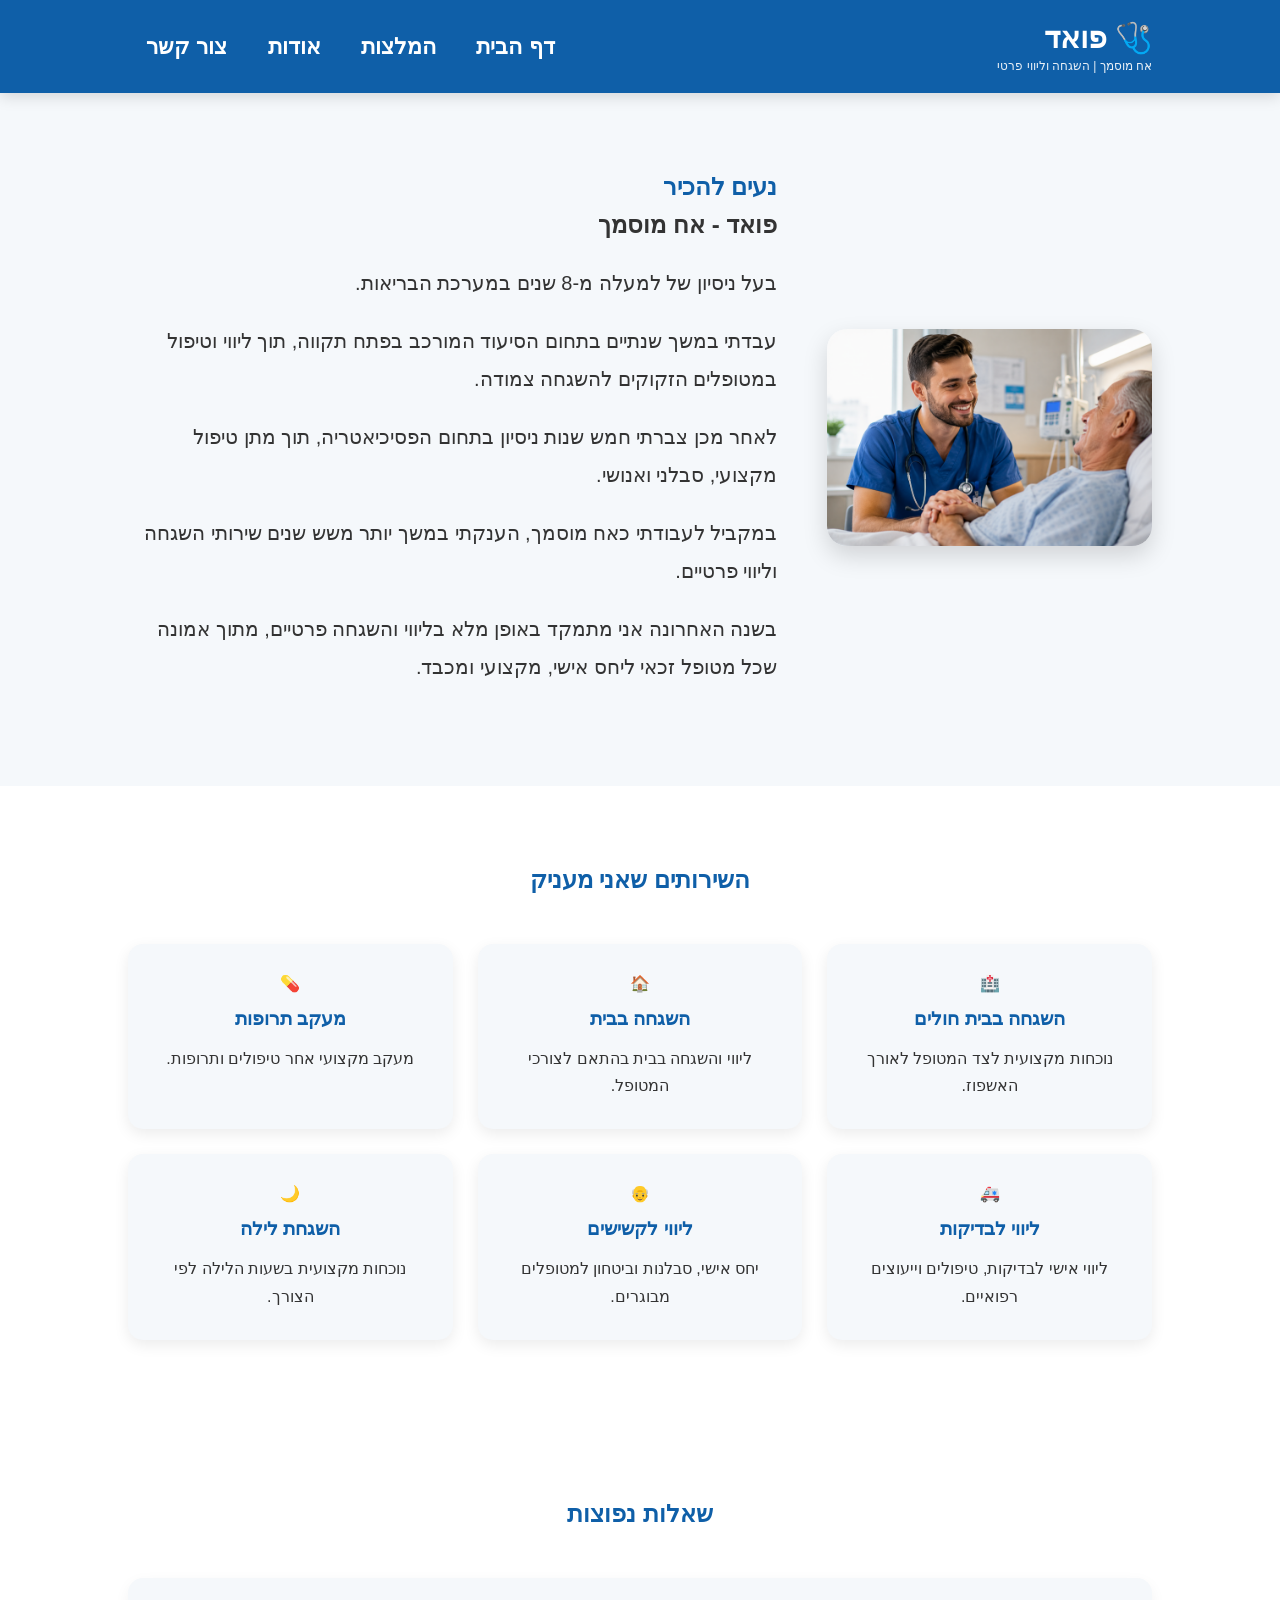
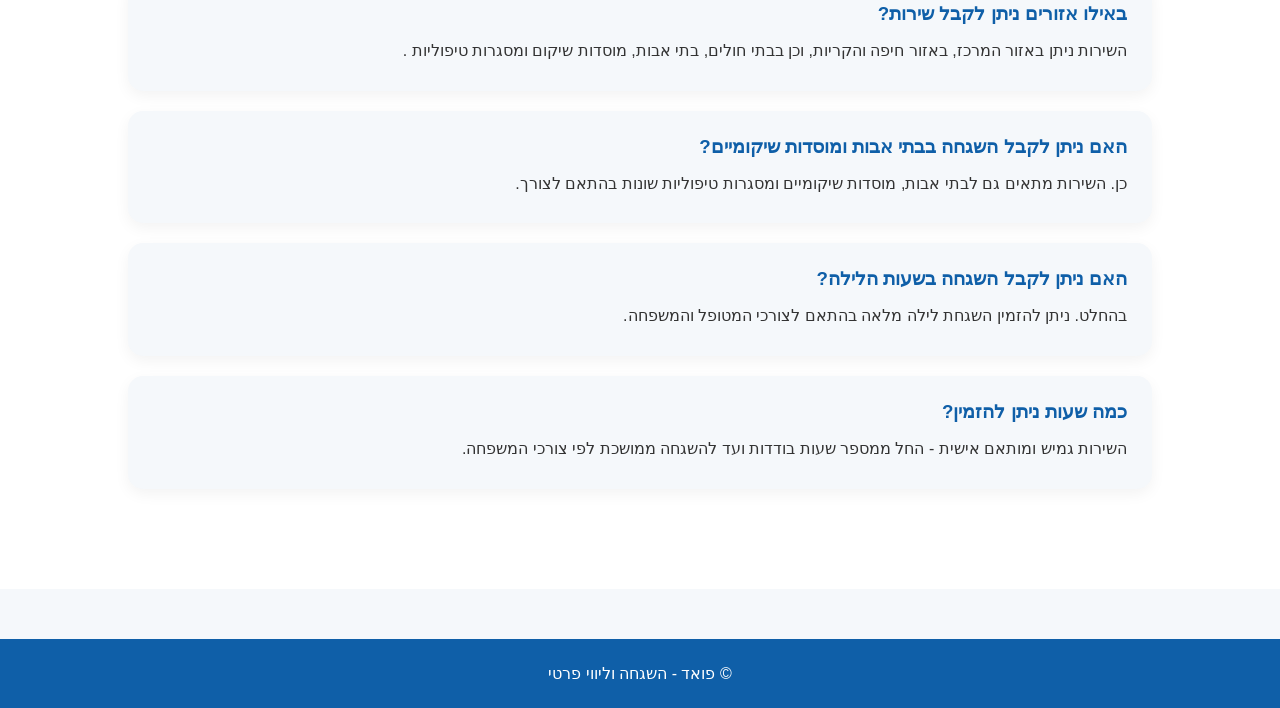
==== about.html @ 44f3ae75 "First website upload" ====
<!DOCTYPE html>
<html lang="he" dir="rtl">

<head>

    <meta charset="UTF-8">

    <meta name="viewport" content="width=device-width, initial-scale=1.0">

    <title>אודות - פואד</title>

    <link rel="stylesheet" href="css/style.css">

</head>

<body>

<header>

    <div class="logo">

        <div class="logo-main">
            🩺 פואד
        </div>

        <div class="logo-sub">
            אח מוסמך | השגחה וליווי פרטי
        </div>

    </div>

    <nav>

        <a href="index.html">דף הבית</a>

        <a href="recommendations.html">המלצות</a>

        <a href="about.html">אודות</a>

        <a href="contact.html">צור קשר</a>

    </nav>

</header>

<section class="about-page">

    <div class="about-container">

        <div class="about-image">

            <img src="images/fuad.jpg" alt="פואד">

        </div>

        <div class="about-content">

            <h1>נעים להכיר</h1>

            <h2>פואד - אח מוסמך</h2>

            <p>
                בעל ניסיון של למעלה מ-8 שנים במערכת הבריאות.
            </p>

            <p>
                עבדתי במשך שנתיים בתחום הסיעוד המורכב בפתח תקווה,
                תוך ליווי וטיפול במטופלים הזקוקים להשגחה צמודה.
            </p>

            <p>
                לאחר מכן צברתי חמש שנות ניסיון בתחום הפסיכיאטריה,
                תוך מתן טיפול מקצועי, סבלני ואנושי.
            </p>

            <p>
                במקביל לעבודתי כאח מוסמך,
                הענקתי במשך יותר משש שנים שירותי השגחה וליווי פרטיים.
            </p>

            <p>
                בשנה האחרונה אני מתמקד באופן מלא בליווי והשגחה פרטיים,
                מתוך אמונה שכל מטופל זכאי ליחס אישי, מקצועי ומכבד.
            </p>

        </div>

    </div>

</section>

<section class="services-details">

    <h2>השירותים שאני מעניק</h2>

    <div class="service-grid">

        <div class="service-item">
            🏥
            <h3>השגחה בבית חולים</h3>
            <p>נוכחות מקצועית לצד המטופל לאורך האשפוז.</p>
        </div>

        <div class="service-item">
            🏠
            <h3>השגחה בבית</h3>
            <p>ליווי והשגחה בבית בהתאם לצורכי המטופל.</p>
        </div>

        <div class="service-item">
            💊
            <h3>מעקב תרופות</h3>
            <p>מעקב מקצועי אחר טיפולים ותרופות.</p>
        </div>

        <div class="service-item">
            🚑
            <h3>ליווי לבדיקות</h3>
            <p>ליווי אישי לבדיקות, טיפולים וייעוצים רפואיים.</p>
        </div>

        <div class="service-item">
            👴
            <h3>ליווי לקשישים</h3>
            <p>יחס אישי, סבלנות וביטחון למטופלים מבוגרים.</p>
        </div>

        <div class="service-item">
            🌙
            <h3>השגחת לילה</h3>
            <p>נוכחות מקצועית בשעות הלילה לפי הצורך.</p>
        </div>

    </div>

</section>





<section class="faq">

    <h2>שאלות נפוצות</h2>

    <div class="faq-item">
        <h3>באילו אזורים ניתן לקבל שירות?</h3>
        <p>
           השירות ניתן באזור המרכז, באזור חיפה והקריות,
וכן בבתי חולים, בתי אבות, מוסדות שיקום ומסגרות טיפוליות .
        </p>
    </div>

    <div class="faq-item">
        <h3>האם ניתן לקבל השגחה בבתי אבות ומוסדות שיקומיים?</h3>
        <p>
            כן. השירות מתאים גם לבתי אבות, מוסדות שיקומיים ומסגרות טיפוליות שונות בהתאם לצורך.
        </p>
    </div>

    <div class="faq-item">
        <h3>האם ניתן לקבל השגחה בשעות הלילה?</h3>
        <p>
            בהחלט. ניתן להזמין השגחת לילה מלאה בהתאם לצורכי המטופל והמשפחה.
        </p>
    </div>

    <div class="faq-item">
        <h3>כמה שעות ניתן להזמין?</h3>
        <p>
            השירות גמיש ומותאם אישית - החל ממספר שעות בודדות ועד להשגחה ממושכת לפי צורכי המשפחה.
        </p>
    </div>

</section>

<footer>

    <p>
        © פואד - השגחה וליווי פרטי
    </p>

</footer>

</body>

</html>
---- css/style.css ----
*{
    margin:0;
    padding:0;
    box-sizing:border-box;
    font-family:Arial, sans-serif;
}

body{
    background:#f5f8fb;
    color:#333;
}

header{
    background:#0f5fa8;
    color:white;

    display:flex;
    justify-content:space-between;
    align-items:center;

    padding:20px 10%;
}

nav a{

    color:white;

    text-decoration:none;

    font-weight:700;

    font-size:22px;

    padding:12px 18px;

    border-radius:10px;

    transition:all 0.3s ease;

    display:inline-block;
}

.hero{
    text-align:center;
    padding:100px 20px;
}

.hero h1{
    font-size:48px;
    margin-bottom:20px;
}

.hero p{
    font-size:22px;
    margin-bottom:30px;
}

.whatsapp-btn{
    background:#25d366;
    color:white;

    text-decoration:none;

    padding:15px 35px;
    border-radius:10px;

    font-size:20px;
}

.services{
    padding:80px 10%;
}

.services h2{
    text-align:center;
    margin-bottom:40px;
}

.cards{
    display:grid;
    grid-template-columns:repeat(auto-fit,minmax(250px,1fr));
    gap:20px;
}

.card{
    background:white;
    padding:30px;

    text-align:center;

    border-radius:15px;

    box-shadow:0 0 15px rgba(0,0,0,0.1);
}

.advantages{
    padding:80px 10%;
    text-align:center;
}

.advantages ul{
    list-style:none;
    margin-top:30px;
}

.advantages li{
    margin-bottom:15px;
    font-size:20px;
}

footer{
    background:#0f5fa8;
    color:white;
    text-align:center;
    padding:25px;
    margin-top:50px;
}


.hero{
    background:linear-gradient(
        rgba(15,95,168,0.85),
        rgba(15,95,168,0.85)
    );
    
    color:white;

    min-height:80vh;

    display:flex;
    justify-content:center;
    align-items:center;

    text-align:center;
}

.hero-content{
    max-width:800px;
}

.profile-image{
    width:220px;
    height:220px;

    object-fit:cover;

    border-radius:50%;

    border:6px solid white;

    margin-bottom:25px;

    box-shadow:0 0 30px rgba(0,0,0,0.3);
}

.hero h1{
    font-size:55px;
    margin-bottom:20px;
}

.hero p{
    font-size:24px;
    line-height:1.8;
    margin-bottom:35px;
}

.card{
    transition:0.3s;
}

.card:hover{
    transform:translateY(-10px);
}

.whatsapp-btn:hover{
    opacity:0.9;
}


.stats{
    background:white;
    padding:80px 10%;
    text-align:center;
}

.stats h2{
    margin-bottom:50px;
    color:#0f5fa8;
}

.stats-container{
    display:flex;
    justify-content:center;
    gap:30px;
    flex-wrap:wrap;
}

.stat-box{
    background:#0f5fa8;
    color:white;

    width:220px;

    padding:35px;

    border-radius:20px;

    box-shadow:0 10px 25px rgba(0,0,0,0.15);
}

.stat-box h3{
    font-size:45px;
    margin-bottom:10px;
}

.trust{
    padding:70px 15%;
    text-align:center;
    background:#eef5fb;
}

.trust h2{
    color:#0f5fa8;
    margin-bottom:20px;
}

.trust p{
    font-size:20px;
    line-height:1.8;
}

.why-me{
    padding:80px 10%;
    background:#ffffff;
    text-align:center;
}

.why-me h2{
    color:#0f5fa8;
    margin-bottom:35px;
}

.why-me ul{
    list-style:none;
    max-width:700px;
    margin:auto;
}

.why-me li{
    padding:15px;
    margin-bottom:12px;
    background:#f5f8fb;
    border-radius:12px;
    font-size:20px;
}

.why-me{
    padding:80px 10%;
}

.accordion{
    max-width:800px;
    margin:auto;
}

.accordion-title{
    background:#0f5fa8;
    color:white;
    padding:20px;
    border-radius:12px;
    text-align:center;
    font-size:24px;
    cursor:pointer;
}

.accordion-content{
    max-height:0;
    overflow:hidden;
    transition:max-height 0.5s ease;
}


.accordion-content ul{
    list-style:none;
    margin-top:15px;
}

.accordion-content li{
    background:#f5f8fb;
    padding:15px;
    margin-bottom:10px;
    border-radius:10px;
}

header{
    position:sticky;
    top:0;
    z-index:999;

    background:#0f5fa8;

    box-shadow:0 3px 15px rgba(0,0,0,0.15);

    backdrop-filter:blur(8px);
}

.logo{
    display:flex;
    flex-direction:column;
}

.logo-main{
    font-size:30px;
    font-weight:bold;
    line-height:1.2;
    transition:0.3s;
}

.logo-sub{
    font-size:12px;
    opacity:0.9;
    margin-top:3px;
}

nav a{
    transition:0.3s;
}

nav a:hover{
    background:rgba(255,255,255,0.15);
    transform:scale(1.2);
    color:white;
    -webkit-transform:scale(1.2);
    -moz-transform:scale(1.2);
    -ms-transform:scale(1.2);
    -o-transform:scale(1.2);
}

.floating-whatsapp{
    position:fixed;

    bottom:25px;
    left:25px;

    width:65px;
    height:65px;

    background:#25d366;

    border-radius:50%;

    display:flex;
    justify-content:center;
    align-items:center;

    text-decoration:none;

    font-size:30px;

    box-shadow:0 5px 20px rgba(0,0,0,0.3);

    z-index:9999;
}

.hero-subtitle{
    margin-bottom:25px;
    font-size:24px;
    font-weight:normal;
}

.recommendations-page{
    padding:80px 10%;
    text-align:center;
}

.recommendations-page h1{
    color:#0f5fa8;
    margin-bottom:15px;
}

.recommendations-intro{
    margin-bottom:40px;
    font-size:20px;
}

.recommendations-gallery{
    display:grid;
    grid-template-columns:repeat(auto-fit,minmax(320px,1fr));
    gap:30px;
}

.recommendation-card{
    background:white;

    border-radius:15px;

    overflow:hidden;

    box-shadow:0 5px 20px rgba(0,0,0,0.15);

    transition:0.3s;
}

.recommendation-card:hover{
    transform:translateY(-8px);
}

.recommendation-card img{
    width:100%;
    display:block;
}

.stars{
    padding:15px;
    font-size:24px;
}

.recommendation-card img{
    width:100%;
    display:block;

    transition:0.4s;
}

.recommendation-card:hover img{
    transform:scale(1.03);
}

.recommendation-contact{
    margin-top:60px;
}

.recommendation-contact .whatsapp-btn{
    display:inline-block;
    margin-top:20px;
}


.modal{
    display:none;

    position:fixed;

    top:0;
    left:0;

    width:100%;
    height:100%;

    background:rgba(0,0,0,0.7);

    z-index:9999;
}

.modal-image{
    position:absolute;

    top:50%;
    left:50%;

    transform:translate(-50%,-50%);

    width:700px;
    max-width:90%;

    max-height:80vh;

    border-radius:15px;

    box-shadow:0 0 30px rgba(0,0,0,0.4);
}

.close-modal{
    position:absolute;

    top:20px;
    left:30px;

    color:white;

    font-size:40px;

    cursor:pointer;
}

.recommendation-card img{
    cursor:pointer;
    transition:0.3s;
}

.recommendation-card img:hover{
    transform:scale(1.02);
    opacity:0.9;
}

.about-page{
    padding:80px 10%;
}

.about-container{
    display:flex;

    gap:50px;

    align-items:center;

    flex-wrap:wrap;
}

.about-image{
    flex:1;
    min-width:300px;
}

.about-image img{
    width:100%;

    border-radius:20px;

    box-shadow:0 10px 25px rgba(0,0,0,0.15);
}

.about-content{
    flex:2;
    min-width:300px;
}

.about-content h1{
    color:#0f5fa8;
    margin-bottom:10px;
}

.about-content h2{
    margin-bottom:25px;
}

.about-content p{
    font-size:20px;
    line-height:1.9;
    margin-bottom:20px;
}

.services-details{
    padding:80px 10%;
    background:white;
}

.services-details h2{
    text-align:center;
    color:#0f5fa8;
    margin-bottom:50px;
}

.service-grid{
    display:grid;
    grid-template-columns:repeat(auto-fit,minmax(250px,1fr));
    gap:25px;
}

.service-item{
    background:#f5f8fb;

    padding:30px;

    border-radius:15px;

    text-align:center;

    transition:0.3s;

    box-shadow:0 5px 15px rgba(0,0,0,0.08);
}

.service-item:hover{
    transform:translateY(-8px);
}

.service-item h3{
    margin:15px 0;
    color:#0f5fa8;
}

.service-item p{
    line-height:1.7;
}

.faq{
    padding:80px 10%;
    background:white;
}

.faq h2{
    text-align:center;
    color:#0f5fa8;
    margin-bottom:50px;
}

.faq-item{
    background:#f5f8fb;

    padding:25px;

    margin-bottom:20px;

    border-radius:15px;

    box-shadow:0 5px 15px rgba(0,0,0,0.05);
}

.faq-item h3{
    color:#0f5fa8;
    margin-bottom:12px;
}

.faq-item p{
    line-height:1.8;
}

.contact-page{
    padding:80px 10%;
    text-align:center;
}

.contact-page h1{
    color:#0f5fa8;
    margin-bottom:20px;
}

.contact-intro{
    margin-bottom:40px;
    font-size:20px;
}

.contact-box{
    background:white;

    padding:35px;

    margin-bottom:25px;

    border-radius:15px;

    box-shadow:0 5px 15px rgba(0,0,0,0.08);
}

.contact-box h2{
    color:#0f5fa8;
    margin-bottom:15px;
}

.contact-box p{
    line-height:1.8;
}
.contact-box p{
    margin-bottom:20px;
}

.contact-box .whatsapp-btn{
    display:inline-block;
}

@media (max-width: 768px){

    header{
        flex-direction:column;
        gap:15px;
        text-align:center;
    }

    nav{
        display:flex;
        flex-wrap:wrap;
        justify-content:center;
        gap:10px;
    }

    nav a{
        margin-right:0;
    }

    .hero h1{
        font-size:34px;
    }

    .hero-subtitle{
        font-size:20px;
    }

    .hero p{
        font-size:18px;
    }

    .profile-image{
        width:170px;
        height:170px;
    }

    .stats-container{
        flex-direction:column;
        align-items:center;
    }

    .stat-box{
        width:100%;
        max-width:300px;
    }

    .about-container{
        flex-direction:column;
    }

    .contact-page,
    .about-page,
    .services,
    .coverage,
    .faq,
    .recommendations-page{
        padding:50px 5%;
    }

}

.call-btn{
    display:inline-block;

    margin-top:15px;
    margin-left:10px;

    background:#0f5fa8;

    color:white;

    text-decoration:none;

    padding:15px 25px;

    border-radius:10px;
}
.final-message{
    text-align:center;

    font-size:24px;

    font-weight:bold;

    color:#0f5fa8;

    margin:60px 0;
}

.accordion-btn{
    width:100%;

    max-width:800px;

    background:#0f5fa8;

    color:white;

    border:none;

    padding:20px;

    border-radius:12px;

    font-size:24px;

    cursor:pointer;

    display:block;

    margin:auto;
}

.accordion-content{
    max-height:0;

    overflow:hidden;

    transition:max-height 0.4s ease;

    max-width:800px;

    margin:auto;
}

.accordion-content.active{
    max-height:500px;
}

.services{
    padding:80px 10%;
    background:white;
}

.services h2{
    text-align:center;
    color:#0f5fa8;
    margin-bottom:50px;
}

.services-grid{
    display:grid;
    grid-template-columns:repeat(auto-fit,minmax(280px,1fr));
    gap:25px;
}

.service-card{
    background:#f7faff;

    padding:35px;

    border-radius:20px;

    text-align:center;

    transition:0.3s;

    box-shadow:0 5px 20px rgba(0,0,0,0.08);
}

.service-card:hover{
    transform:translateY(-8px);

    box-shadow:0 12px 30px rgba(0,0,0,0.12);
}

.service-icon{
    font-size:50px;

    margin-bottom:20px;
}

.service-card h3{
    color:#0f5fa8;

    margin-bottom:15px;
}

.service-card p{
    line-height:1.8;
}

.final-cta{

    text-align:center;

    padding:70px 20px;

    margin:80px auto;

    max-width:900px;

    background:white;

    border-radius:20px;

    box-shadow:0 5px 20px rgba(0,0,0,0.08);
}

.final-cta h2{

    color:#0f5fa8;

    margin-bottom:15px;
}

.final-cta p{

    font-size:18px;

    margin-bottom:30px;

    line-height:1.8;
}
.cta-buttons{

    display:flex;

    justify-content:center;

    gap:15px;

    flex-wrap:wrap;
}

.call-btn{

    background:#0f5fa8;

    color:white;

    text-decoration:none;

    padding:20px 30px;

    border-radius:10px;

    font-size:20px;

    transition:0.3s;
}

.call-btn:hover{

    opacity:0.9;
}

.logo:hover .logo-main{

    transform:scale(1.05);
}

.recommendation-link{

    background:white;

  background:#2f80ed;
color:white;

    border:2px solid #f4b400;

    font-weight:700;
    font-size: 25px;

    box-shadow:0 4px 15px rgba(0,0,0,0.08);
}

.recommendation-link:hover{

    background:#f4b400;

    color:white !important;

    transform:scale(1.08);
}
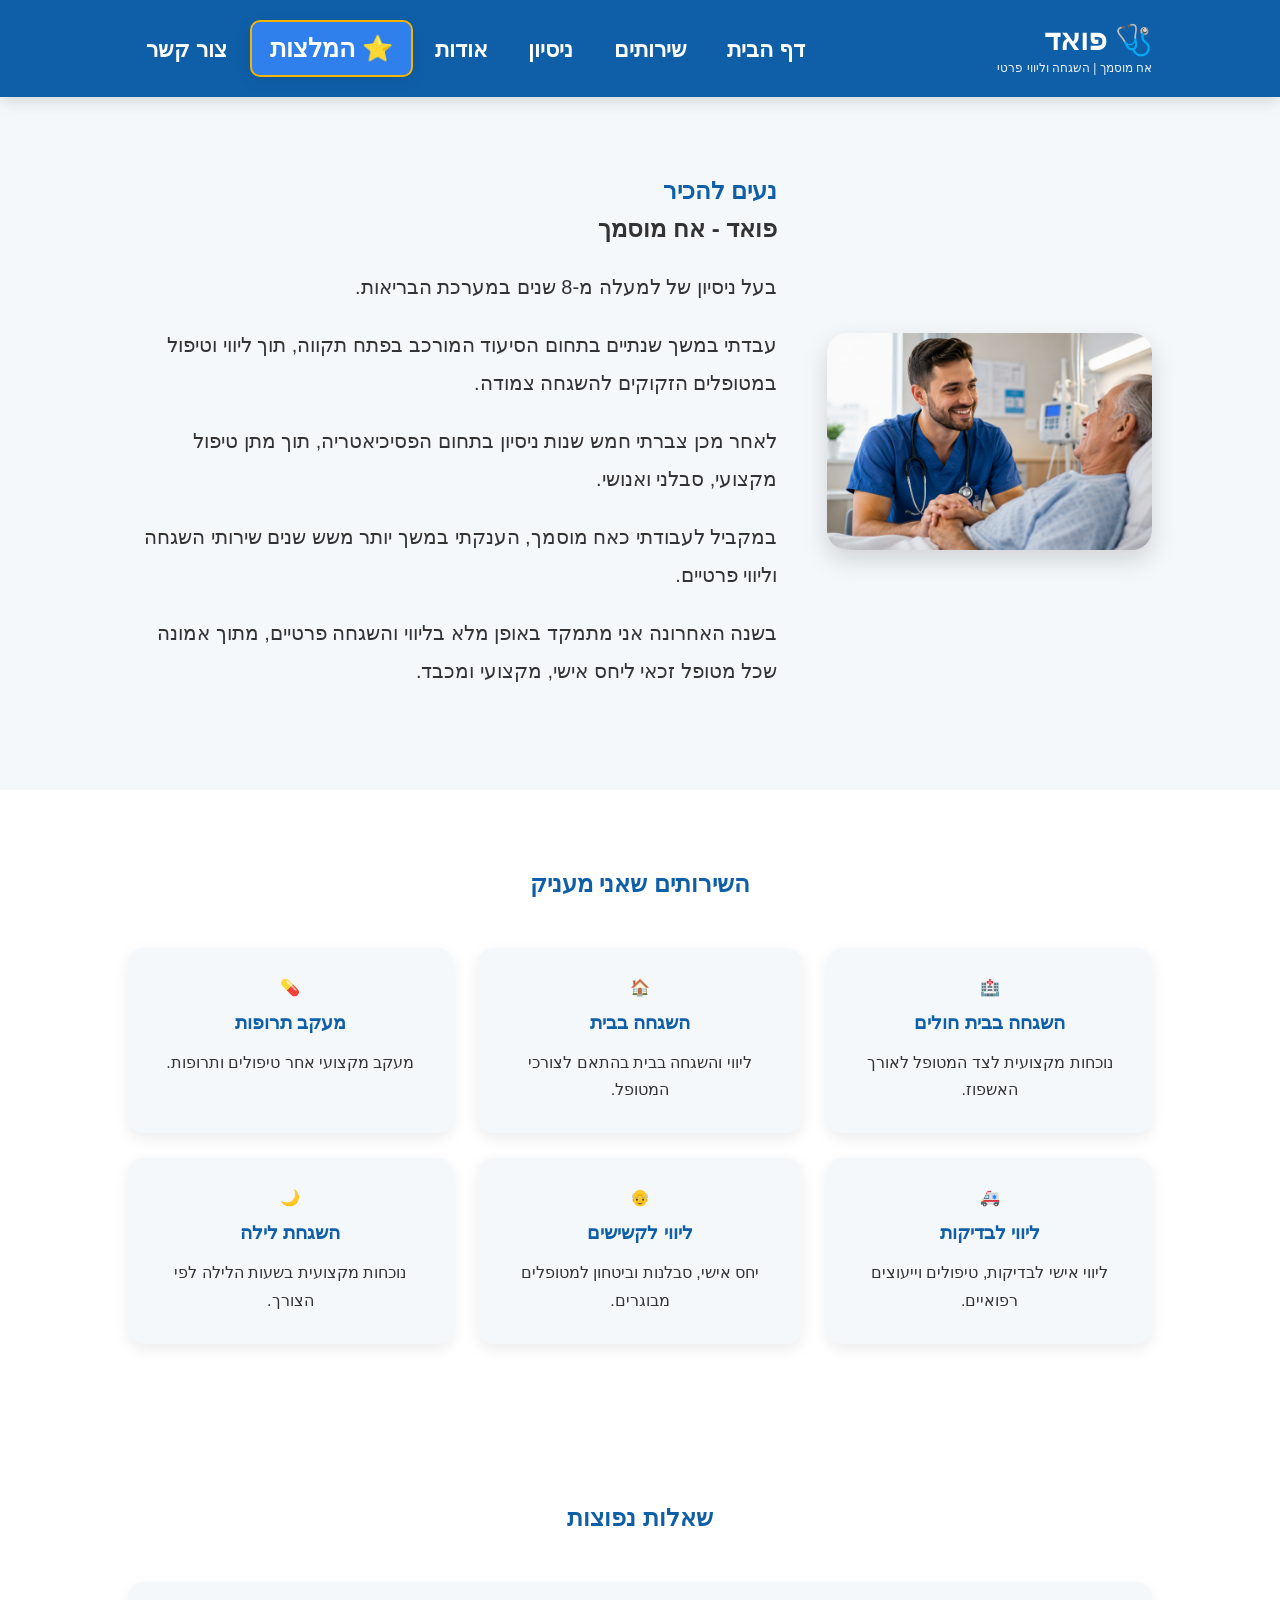
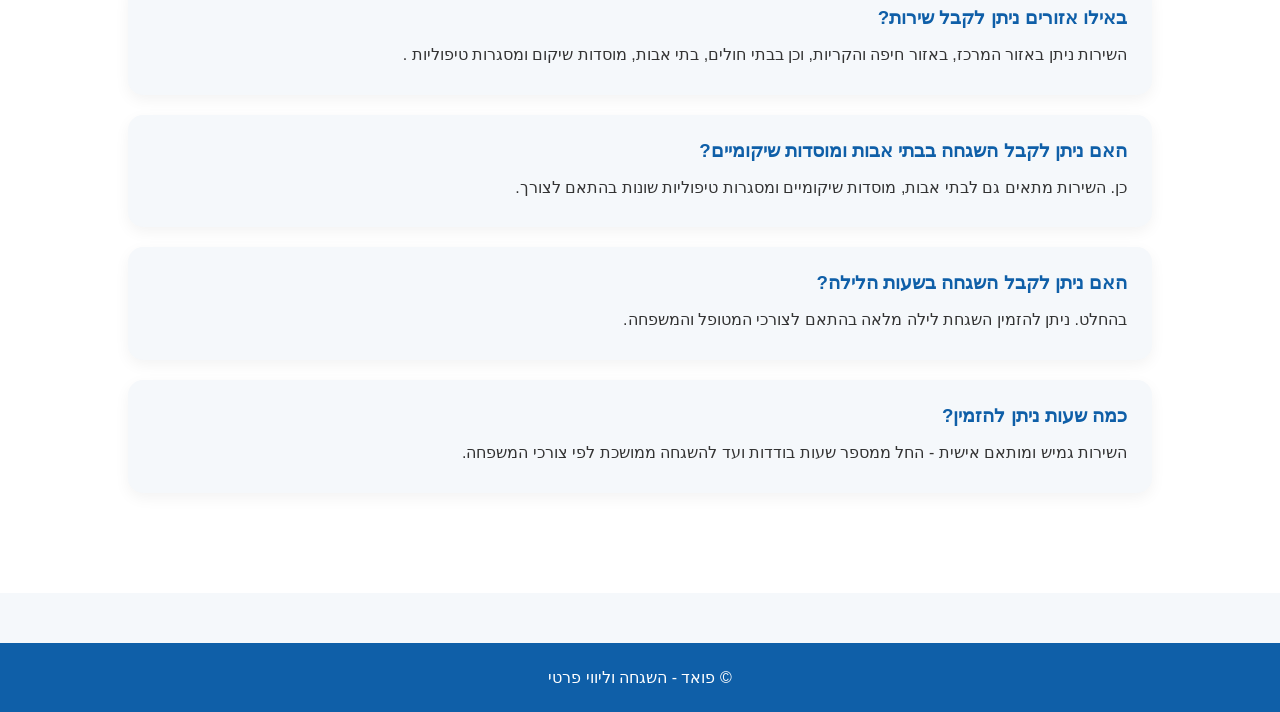
==== commit 5bb495e1: "Update mobile menu" ====
--- a/about.html
+++ b/about.html
@@ -29,17 +29,24 @@
 
     </div>
 
-    <nav>
+ 
+<button class="menu-toggle">
+    ☰
+</button>
 
-        <a href="index.html">דף הבית</a>
+<nav class="navbar">
 
-        <a href="recommendations.html">המלצות</a>
+    <a href="index.html">דף הבית</a>
+    <a href="#services">שירותים</a>
+    <a href="#stats">ניסיון</a>
+    <a href="about.html">אודות</a>
+    <a class="recommendation-link" href="recommendations.html">
+        ⭐ המלצות
+    </a>
+    <a href="contact.html">צור קשר</a>
 
-        <a href="about.html">אודות</a>
+</nav>
 
-        <a href="contact.html">צור קשר</a>
-
-    </nav>
 
 </header>
 
--- a/css/style.css
+++ b/css/style.css
@@ -660,6 +660,11 @@
 }
 
 @media (max-width: 768px){
+
+    .profile-image{
+    width:150px;
+    height:150px;
+}
 
     header{
         flex-direction:column;
@@ -933,4 +938,47 @@
     color:white !important;
 
     transform:scale(1.08);
+}
+
+.menu-toggle{
+
+    display:none;
+
+    background:none;
+
+    border:none;
+
+    color:white;
+
+    font-size:32px;
+
+    cursor:pointer;
+}
+
+@media (max-width:768px){
+
+    .menu-toggle{
+        display:block;
+    }
+
+    .navbar{
+
+        display:none;
+
+        flex-direction:column;
+
+        width:100%;
+
+        margin-top:15px;
+
+        text-align:center;
+    }
+
+    .navbar.active{
+        display:flex;
+    }
+
+    .navbar a{
+        margin:8px 0;
+    }
 }
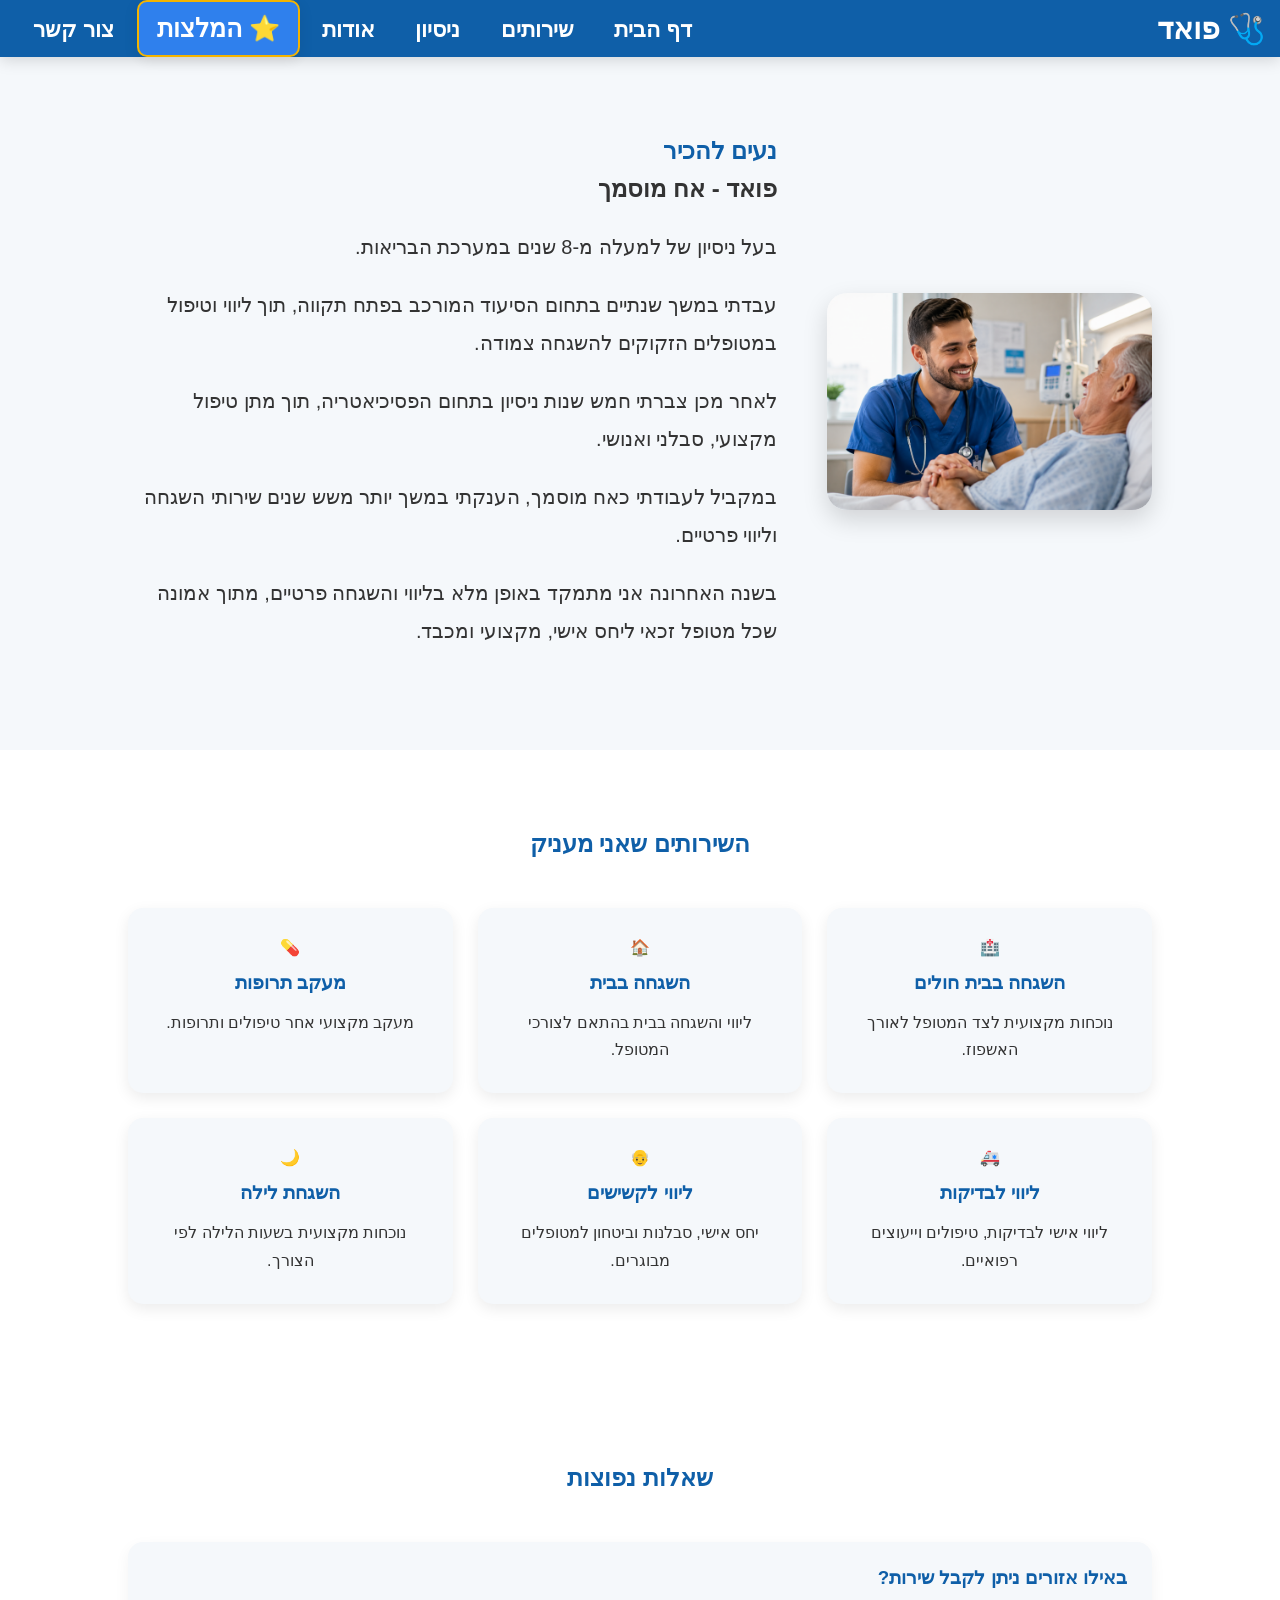
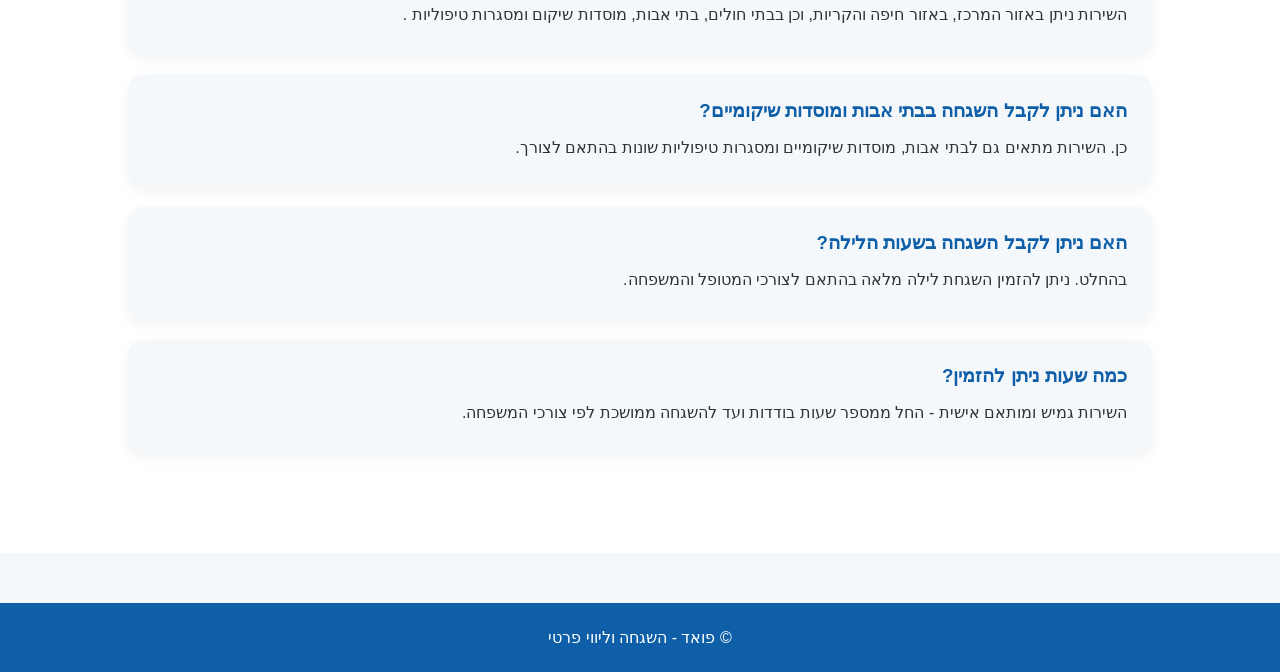
==== commit caabb66d: "fix mobile menu" ====
--- a/about.html
+++ b/about.html
@@ -189,6 +189,8 @@
 
 </footer>
 
+<script src="javaScript/js.js" ></script>
+
 </body>
 
 </html>
--- a/css/style.css
+++ b/css/style.css
@@ -18,7 +18,8 @@
     justify-content:space-between;
     align-items:center;
 
-    padding:20px 10%;
+    padding:0px 15px;
+    position:relative;
 }
 
 nav a{
@@ -68,7 +69,7 @@
 }
 
 .services{
-    padding:80px 10%;
+    padding:5px 10%;
 }
 
 .services h2{
@@ -125,7 +126,7 @@
     
     color:white;
 
-    min-height:80vh;
+  
 
     display:flex;
     justify-content:center;
@@ -136,6 +137,8 @@
 
 .hero-content{
     max-width:800px;
+    margin-top: -35px;
+     margin-bottom:0;
 }
 
 .profile-image{
@@ -317,9 +320,13 @@
 }
 
 .logo-sub{
-    font-size:12px;
-    opacity:0.9;
-    margin-top:3px;
+    display: none;
+}
+
+.picLogo{
+    height: 130px;
+    width: 100px;
+    display: block;
 }
 
 nav a{
@@ -668,16 +675,11 @@
 
     header{
         flex-direction:column;
-        gap:15px;
+        gap:10px;
         text-align:center;
     }
 
-    nav{
-        display:flex;
-        flex-wrap:wrap;
-        justify-content:center;
-        gap:10px;
-    }
+
 
     nav a{
         margin-right:0;
@@ -695,10 +697,7 @@
         font-size:18px;
     }
 
-    .profile-image{
-        width:170px;
-        height:170px;
-    }
+
 
     .stats-container{
         flex-direction:column;
@@ -957,28 +956,234 @@
 
 @media (max-width:768px){
 
-    .menu-toggle{
-        display:block;
-    }
-
-    .navbar{
-
-        display:none;
-
-        flex-direction:column;
-
-        width:100%;
-
-        margin-top:15px;
-
-        text-align:center;
-    }
-
-    .navbar.active{
-        display:flex;
-    }
+.hero{
+    min-height:unset;
+    height:auto;
+    padding-bottom:25px;
+    margin-bottom: 0;
+}
+
+.profile-image{
+    width:130px;
+    height:130px;
+    margin-bottom:15px;
+}
+
+.hero h1{
+    font-size:28px;
+    margin-bottom:12px;
+}
+
+.hero-subtitle{
+    font-size:18px;
+    margin-bottom:15px;
+}
+
+.hero p{
+    font-size:16px;
+    line-height:1.6;
+    margin-bottom:10px;
+}
+
+.reviews-btn{
+    margin:10px 0 15px;
+}
+
+.logo{
+
+    margin:auto;
+}
+
+header{
+
+    min-height:90px;
+
+    justify-content:center;
+}
+
+.menu-toggle{
+
+    display:block;
+
+    position:absolute;
+
+    right:20px;
+
+    top:50%;
+
+    transform:translateY(-50%);
+
+    background:none;
+
+    border:none;
+
+    color:white;
+
+    font-size:34px;
+
+    padding:0;
+
+    margin:0;
+}
+
+.navbar{
+
+    position:absolute;
+
+    top:90px;
+
+    right:15px;
+
+    width:220px;
+
+    background:rgba(255,255,255,0.97);
+
+    backdrop-filter:blur(10px);
+
+    border-radius:15px;
+
+    padding:10px;
+
+    box-shadow:0 15px 40px rgba(0,0,0,0.18);
+
+    text-align:right;
+
+    z-index:1000;
+
+    opacity:0;
+
+    visibility:hidden;
+
+    transform:translateY(-30px) scale(0.95);
+
+    transition:
+        opacity 0.45s ease,
+        transform 0.45s cubic-bezier(0.22, 1, 0.36, 1),
+        visibility 0.45s;
+}
+
+.navbar a{
+
+    display:block;
+
+    color:#0f5fa8;
+
+    padding:14px;
+
+    margin:0;
+
+    border-radius:10px;
+
+    font-size:18px;
+}
+
+.navbar a:hover{
+
+    background:#f5f8fb;
+
+    transform:none;
+}
+
+.navbar.active{
+
+    opacity:1;
+
+    visibility:visible;
+
+    transform:translateY(0) scale(1);
+}
 
     .navbar a{
         margin:8px 0;
     }
+
+    
+.reviews-btn{
+
+    display:inline-block;
+
+    margin:10px 0 12px;
+
+    padding:12px 24px;
+
+    background:rgba(255,255,255,0.12);
+
+    color:white;
+
+    border:2px solid rgba(255,255,255,0.25);
+
+    border-radius:30px;
+
+    text-decoration:none;
+
+    font-size:17px;
+
+    font-weight:700;
+
+    transition:0.3s;
+}
+
+.reviews-btn:hover{
+
+    background:white;
+
+    color:#0f5fa8;
+}
+
+.reviews-btn:hover{
+
+    background:#f4b400;
+
+    color:white;
+
+    transform:translateY(-2px);
+
+    box-shadow:0 6px 16px rgba(0,0,0,0.18);
+}
+
+.whatsapp-btn{
+    display:inline-block;
+    margin-top:0;
+}
+}
+
+
+
+
+.reviews-btn{
+
+    display:inline-block;
+
+    margin:12px 0 0px;
+     
+
+    padding:12px 24px;
+
+    background:rgba(255,255,255,0.12);
+
+    color:white;
+
+    border:2px solid rgba(255,255,255,0.25);
+
+    border-radius:30px;
+
+    text-decoration:none;
+
+    font-size:17px;
+
+    font-weight:700;
+
+    transition:0.3s;
+}
+
+
+.reviews-btn:hover{
+
+    background:#f4b400;
+
+    color:white;
+
+    transform:translateY(-2px);
+
+    box-shadow:0 6px 16px rgba(0,0,0,0.18);
 }
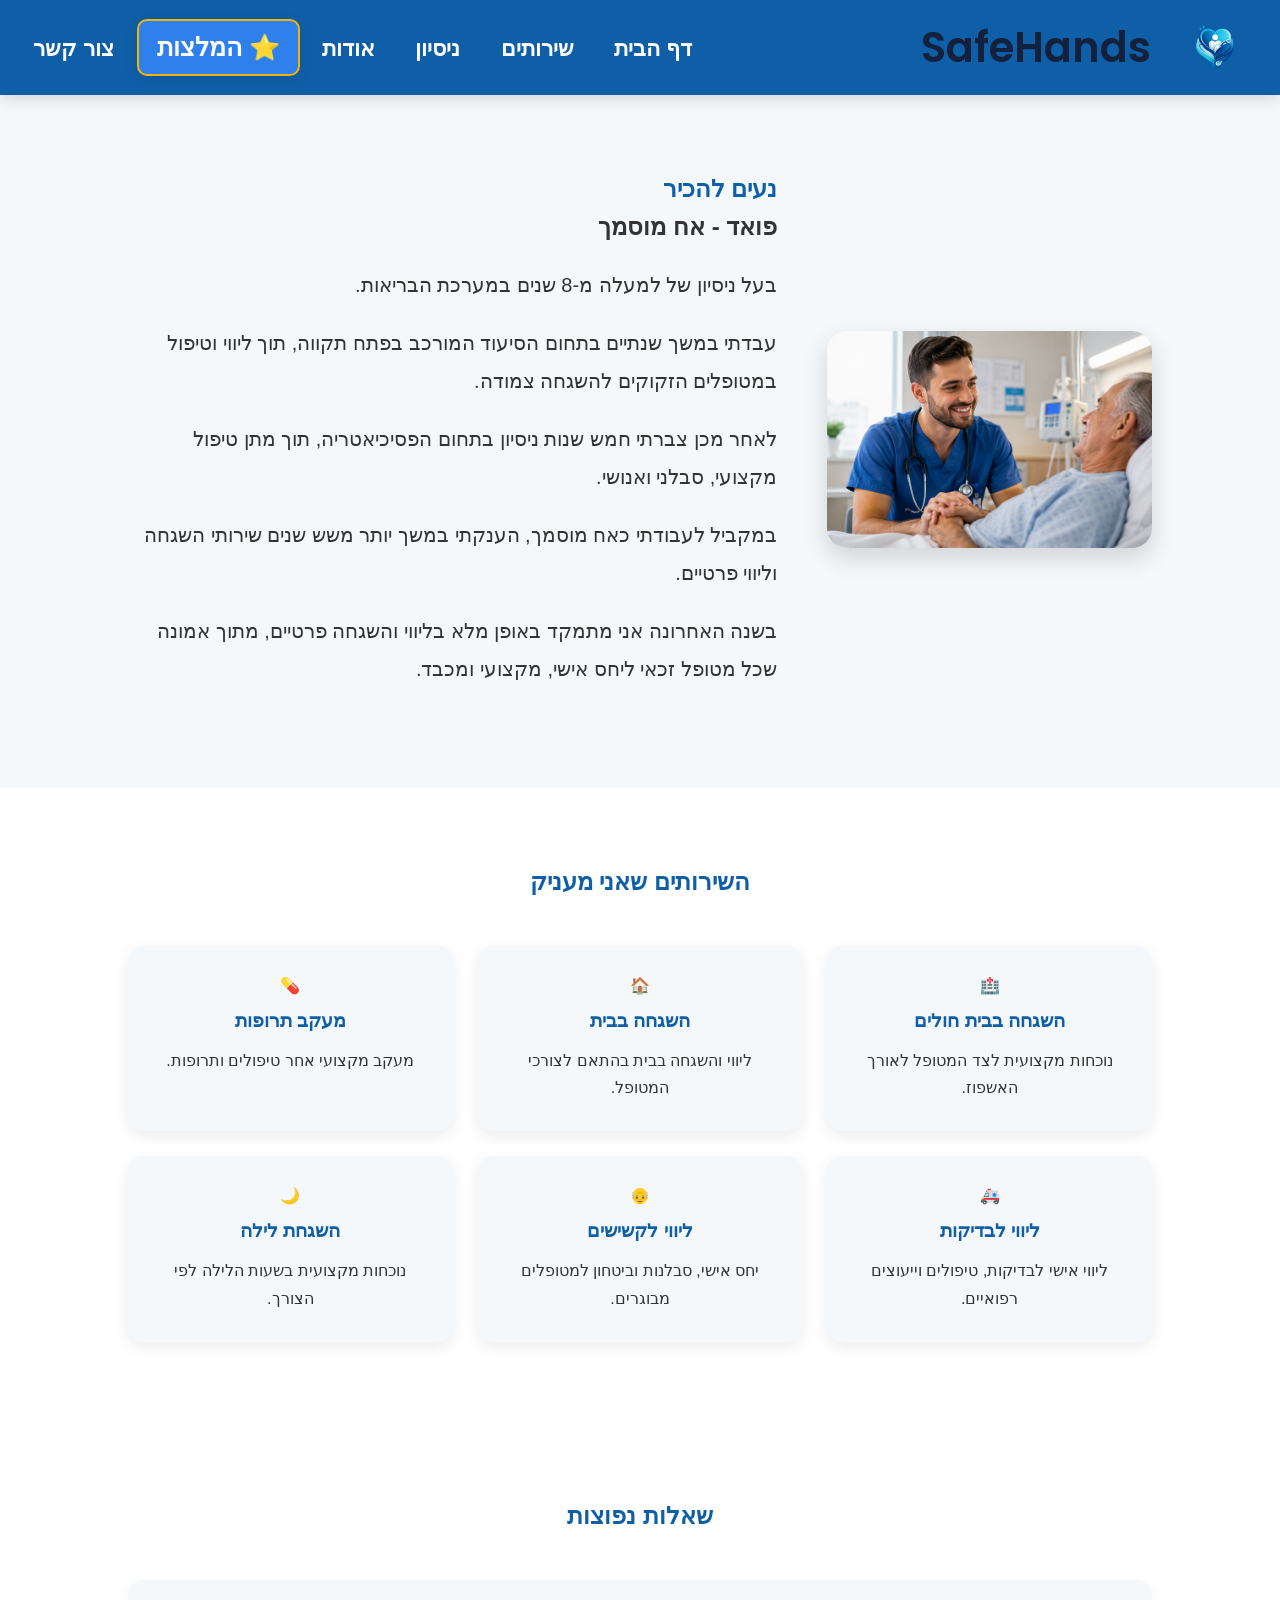
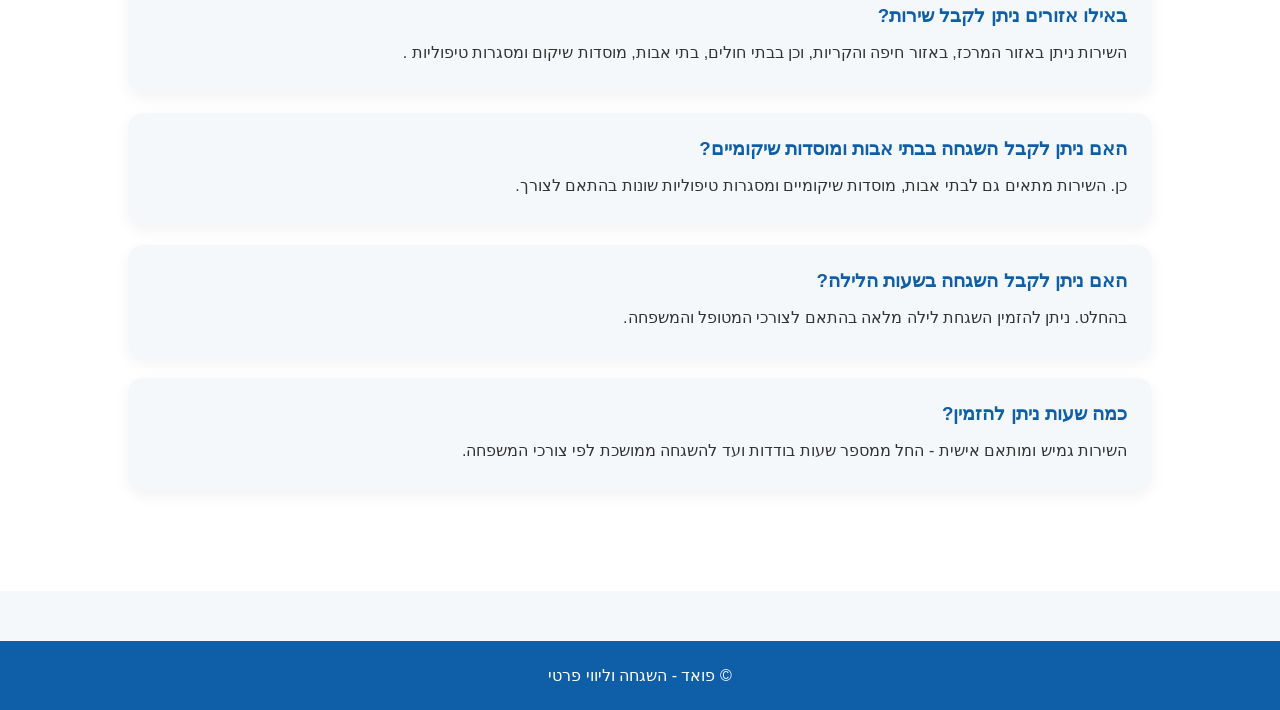
==== commit 86d8a0ef: "fix logo" ====
--- a/about.html
+++ b/about.html
@@ -11,23 +11,29 @@
 
     <link rel="stylesheet" href="css/style.css">
 
+    <link rel="preconnect" href="https://fonts.googleapis.com">
+<link rel="preconnect" href="https://fonts.gstatic.com" crossorigin>
+
+<link href="https://fonts.googleapis.com/css2?family=Montserrat:wght@600;700&display=swap" rel="stylesheet">
+<link href="https://fonts.googleapis.com/css2?family=Poppins:wght@600;700&display=swap" rel="stylesheet">
+
 </head>
 
 <body>
 
 <header>
 
-    <div class="logo">
-
-        <div class="logo-main">
-            🩺 פואד
-        </div>
+     <div class="logo">
+    <img src="images/Logo.jpeg" alt="" class="picLogo">
+
+    <div class="logo-text">
+        <span class="logo-main">SafeHands</span>
 
         <div class="logo-sub">
             אח מוסמך | השגחה וליווי פרטי
         </div>
-
-    </div>
+    </div>
+</div>
 
  
 <button class="menu-toggle">
--- a/css/style.css
+++ b/css/style.css
@@ -309,24 +309,34 @@
 
 .logo{
     display:flex;
+    align-items:center;
+    gap:14px;
+}
+.logo-text{
+    display:flex;
     flex-direction:column;
-}
+    justify-content:center;
+}
+
+
 
 .logo-main{
-    font-size:30px;
-    font-weight:bold;
-    line-height:1.2;
-    transition:0.3s;
-}
+   font-family: "Poppins", sans-serif;
+   font-weight: 600;
+    font-size:42px;
+   color: #14213D;
+    line-height:1;
+}
+
+
 
 .logo-sub{
     display: none;
 }
-
 .picLogo{
-    height: 130px;
-    width: 100px;
-    display: block;
+    width:100px;
+    height:95px;
+    object-fit:contain;
 }
 
 nav a{
